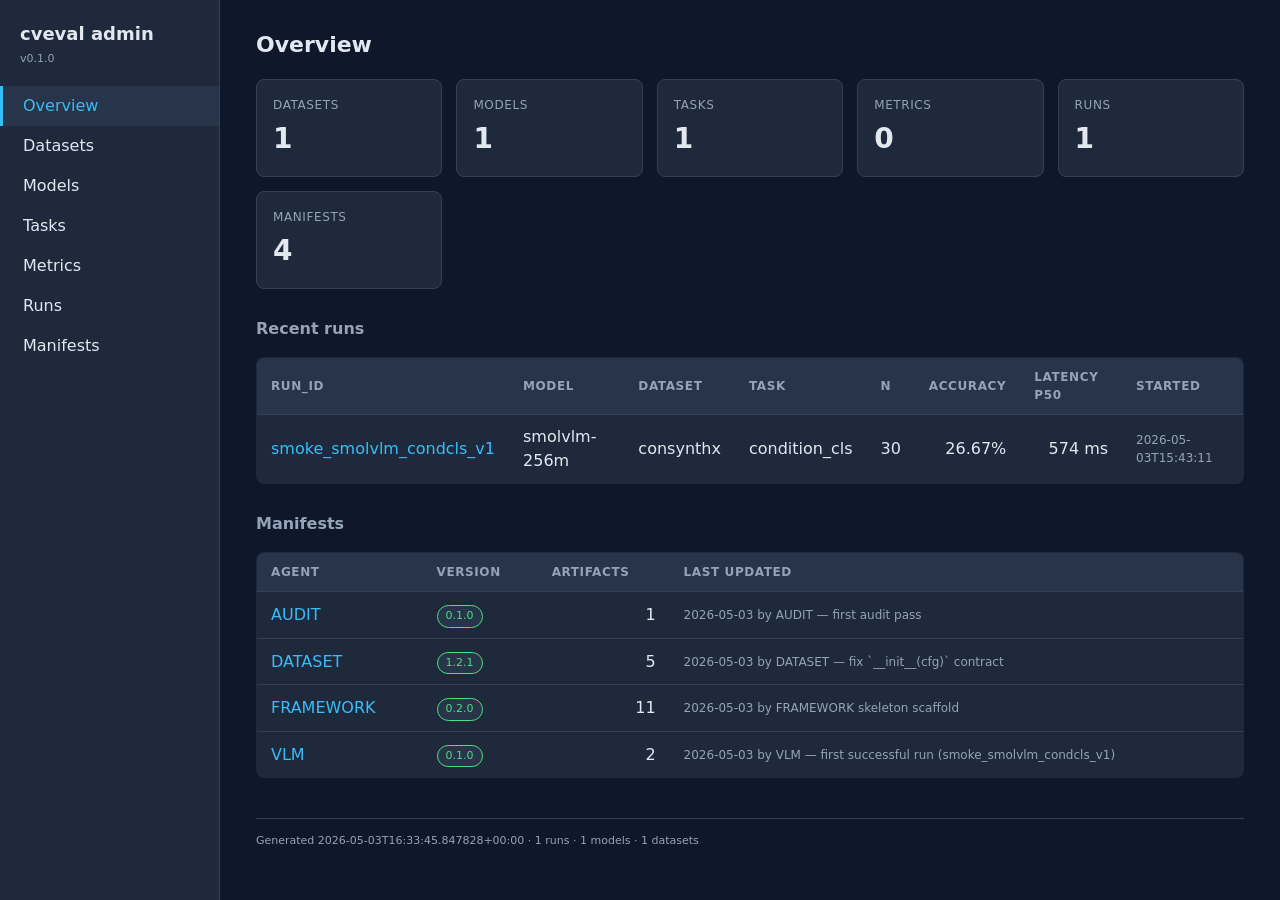
==== index.html @ a353c0fd "dashboard: 2026-05-03T16:33:48Z" ====
<!DOCTYPE html>
<html lang="en">
<head>
<meta charset="utf-8">
<meta name="viewport" content="width=device-width, initial-scale=1">
<title>Overview — Admin</title>
<link rel="stylesheet" href="assets/style.css">
</head>
<body>
<div class="layout">
  <nav class="sidebar">
    <h1>cveval admin
      <small>v0.1.0</small>
    </h1>
      <a href="index.html" class="active">Overview</a>
      <a href="datasets.html" >Datasets</a>
      <a href="models.html" >Models</a>
      <a href="tasks.html" >Tasks</a>
      <a href="metrics.html" >Metrics</a>
      <a href="runs.html" >Runs</a>
      <a href="manifests.html" >Manifests</a>
  </nav>
  <main class="main">
<h2>Overview</h2>
<div class="cards">
  <div class="card"><div class="label">Datasets</div><div class="value">1</div></div>
  <div class="card"><div class="label">Models</div><div class="value">1</div></div>
  <div class="card"><div class="label">Tasks</div><div class="value">1</div></div>
  <div class="card"><div class="label">Metrics</div><div class="value">0</div></div>
  <div class="card"><div class="label">Runs</div><div class="value">1</div></div>
  <div class="card"><div class="label">Manifests</div><div class="value">4</div></div>
</div>

<h3>Recent runs</h3>
<table>
  <thead><tr><th>run_id</th><th>model</th><th>dataset</th><th>task</th><th class="num">n</th><th class="num">accuracy</th><th class="num">latency p50</th><th>started</th></tr></thead>
  <tbody>
    <tr>
      <td><a href="runs/smoke_smolvlm_condcls_v1.html">smoke_smolvlm_condcls_v1</a></td>
      <td>smolvlm-256m</td>
      <td>consynthx</td>
      <td>condition_cls</td>
      <td class="num">30</td>
      <td class="num">26.67%</td>
      <td class="num">574 ms</td>
      <td class="meta">2026-05-03T15:43:11</td>
    </tr>
  </tbody>
</table>

<h3>Manifests</h3>
<table>
  <thead><tr><th>agent</th><th>version</th><th class="num">artifacts</th><th>last updated</th></tr></thead>
  <tbody>
    <tr>
      <td><a href="manifests.html#AUDIT">AUDIT</a></td>
      <td><span class="badge good">0.1.0</span></td>
      <td class="num">1</td>
      <td class="meta">2026-05-03 by AUDIT — first audit pass</td>
    </tr>
    <tr>
      <td><a href="manifests.html#DATASET">DATASET</a></td>
      <td><span class="badge good">1.2.1</span></td>
      <td class="num">5</td>
      <td class="meta">2026-05-03 by DATASET — fix `__init__(cfg)` contract</td>
    </tr>
    <tr>
      <td><a href="manifests.html#FRAMEWORK">FRAMEWORK</a></td>
      <td><span class="badge good">0.2.0</span></td>
      <td class="num">11</td>
      <td class="meta">2026-05-03 by FRAMEWORK skeleton scaffold</td>
    </tr>
    <tr>
      <td><a href="manifests.html#VLM">VLM</a></td>
      <td><span class="badge good">0.1.0</span></td>
      <td class="num">2</td>
      <td class="meta">2026-05-03 by VLM — first successful run (smoke_smolvlm_condcls_v1)</td>
    </tr>
  </tbody>
</table>
    <div class="footer">
      Generated 2026-05-03T16:33:45.847828+00:00 · 1 runs · 1 models · 1 datasets
    </div>
  </main>
</div>
</body>
</html>
---- assets/style.css ----
:root {
  --bg: #0f172a;
  --panel: #1e293b;
  --panel-2: #273449;
  --fg: #e2e8f0;
  --muted: #94a3b8;
  --accent: #38bdf8;
  --good: #4ade80;
  --warn: #fbbf24;
  --bad: #f87171;
  --border: #334155;
}

* { box-sizing: border-box; }
body {
  margin: 0;
  font-family: ui-sans-serif, system-ui, -apple-system, "Segoe UI", Roboto, sans-serif;
  background: var(--bg);
  color: var(--fg);
  line-height: 1.5;
}

.layout { display: flex; min-height: 100vh; }
.sidebar {
  width: 220px;
  background: var(--panel);
  border-right: 1px solid var(--border);
  padding: 20px 0;
  position: sticky; top: 0; align-self: flex-start; height: 100vh;
  overflow-y: auto;
}
.sidebar h1 { font-size: 18px; margin: 0 20px 18px; }
.sidebar h1 small { display:block; font-size: 11px; color: var(--muted); font-weight: 400; margin-top: 4px; }
.sidebar a {
  display: block; padding: 8px 20px; color: var(--fg); text-decoration: none;
  border-left: 3px solid transparent;
}
.sidebar a:hover { background: var(--panel-2); }
.sidebar a.active { border-left-color: var(--accent); background: var(--panel-2); color: var(--accent); }
.main { flex: 1; padding: 28px 36px; max-width: 1400px; }

h2 { margin-top: 0; font-size: 22px; }
h3 { font-size: 16px; color: var(--muted); margin-top: 28px; }

.cards { display: grid; grid-template-columns: repeat(auto-fit, minmax(180px, 1fr)); gap: 14px; margin-bottom: 24px; }
.card {
  background: var(--panel); border: 1px solid var(--border); border-radius: 8px;
  padding: 16px;
}
.card .label { font-size: 12px; color: var(--muted); text-transform: uppercase; letter-spacing: 0.05em; }
.card .value { font-size: 28px; font-weight: 600; margin-top: 4px; }
.card.good .value { color: var(--good); }
.card.warn .value { color: var(--warn); }

table {
  width: 100%; border-collapse: collapse; background: var(--panel);
  border: 1px solid var(--border); border-radius: 8px; overflow: hidden;
  margin-bottom: 24px;
}
th, td { padding: 10px 14px; text-align: left; border-bottom: 1px solid var(--border); }
th { background: var(--panel-2); font-size: 12px; text-transform: uppercase; letter-spacing: 0.05em; color: var(--muted); }
tr:last-child td { border-bottom: none; }
td.num { text-align: right; font-variant-numeric: tabular-nums; }
td a { color: var(--accent); text-decoration: none; }
td a:hover { text-decoration: underline; }

.badge { display: inline-block; padding: 2px 8px; border-radius: 99px; font-size: 11px; background: var(--panel-2); color: var(--muted); border: 1px solid var(--border); }
.badge.good { color: var(--good); border-color: var(--good); }
.badge.warn { color: var(--warn); border-color: var(--warn); }
.badge.bad { color: var(--bad); border-color: var(--bad); }

pre { background: #0b1222; padding: 12px; border-radius: 6px; overflow-x: auto; border: 1px solid var(--border); font-size: 12px; }
code { font-family: ui-monospace, "Fira Code", monospace; font-size: 13px; }

.meta { color: var(--muted); font-size: 12px; }
.empty { padding: 28px; text-align: center; color: var(--muted); border: 1px dashed var(--border); border-radius: 8px; }

.confusion { display: grid; gap: 2px; font-size: 11px; }
.confusion .row { display: grid; grid-auto-flow: column; grid-auto-columns: minmax(60px, 1fr); gap: 2px; }
.confusion .cell { padding: 6px; background: var(--panel-2); text-align: center; border-radius: 3px; }
.confusion .cell.diag { background: #14532d; color: var(--good); }
.confusion .cell.zero { color: var(--muted); }

.footer { color: var(--muted); font-size: 11px; margin-top: 40px; border-top: 1px solid var(--border); padding-top: 14px; }

.markdown h1, .markdown h2 { color: var(--fg); }
.markdown table { display: block; overflow-x: auto; }
.markdown code { background: #0b1222; padding: 1px 5px; border-radius: 3px; }
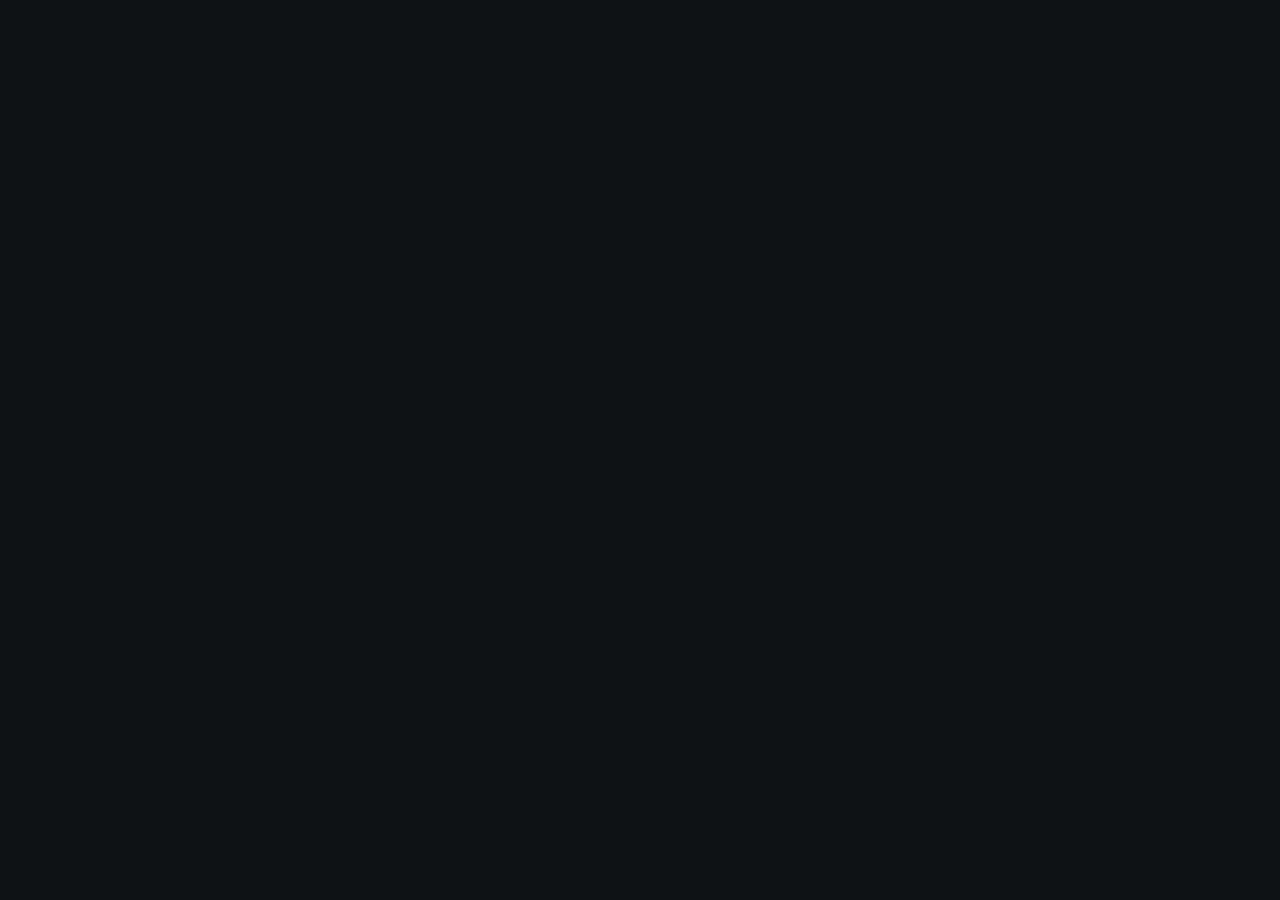
==== commit 90f53cb3: "dashboard: 2026-05-03T17:09:34Z" ====
--- a/index.html
+++ b/index.html
@@ -1,87 +1,31 @@
-<!DOCTYPE html>
+<!doctype html>
 <html lang="en">
 <head>
-<meta charset="utf-8">
-<meta name="viewport" content="width=device-width, initial-scale=1">
-<title>Overview — Admin</title>
-<link rel="stylesheet" href="assets/style.css">
+<meta charset="utf-8" />
+<meta name="viewport" content="width=device-width, initial-scale=1" />
+<title>ConstructionVLM-Eval — Admin Dashboard</title>
+<link rel="preconnect" href="https://fonts.googleapis.com">
+<link rel="preconnect" href="https://fonts.gstatic.com" crossorigin>
+<link href="https://fonts.googleapis.com/css2?family=Inter+Tight:wght@400;500;600;700&family=JetBrains+Mono:wght@400;500&display=swap" rel="stylesheet">
+<link rel="stylesheet" href="styles.css" />
+<script crossorigin src="https://unpkg.com/react@18.3.1/umd/react.production.min.js"></script>
+<script crossorigin src="https://unpkg.com/react-dom@18.3.1/umd/react-dom.production.min.js"></script>
+<script src="https://unpkg.com/@babel/standalone@7.29.0/babel.min.js"></script>
 </head>
 <body>
-<div class="layout">
-  <nav class="sidebar">
-    <h1>cveval admin
-      <small>v0.1.0</small>
-    </h1>
-      <a href="index.html" class="active">Overview</a>
-      <a href="datasets.html" >Datasets</a>
-      <a href="models.html" >Models</a>
-      <a href="tasks.html" >Tasks</a>
-      <a href="metrics.html" >Metrics</a>
-      <a href="runs.html" >Runs</a>
-      <a href="manifests.html" >Manifests</a>
-  </nav>
-  <main class="main">
-<h2>Overview</h2>
-<div class="cards">
-  <div class="card"><div class="label">Datasets</div><div class="value">1</div></div>
-  <div class="card"><div class="label">Models</div><div class="value">1</div></div>
-  <div class="card"><div class="label">Tasks</div><div class="value">1</div></div>
-  <div class="card"><div class="label">Metrics</div><div class="value">0</div></div>
-  <div class="card"><div class="label">Runs</div><div class="value">1</div></div>
-  <div class="card"><div class="label">Manifests</div><div class="value">4</div></div>
-</div>
+<div id="root"></div>
 
-<h3>Recent runs</h3>
-<table>
-  <thead><tr><th>run_id</th><th>model</th><th>dataset</th><th>task</th><th class="num">n</th><th class="num">accuracy</th><th class="num">latency p50</th><th>started</th></tr></thead>
-  <tbody>
-    <tr>
-      <td><a href="runs/smoke_smolvlm_condcls_v1.html">smoke_smolvlm_condcls_v1</a></td>
-      <td>smolvlm-256m</td>
-      <td>consynthx</td>
-      <td>condition_cls</td>
-      <td class="num">30</td>
-      <td class="num">26.67%</td>
-      <td class="num">574 ms</td>
-      <td class="meta">2026-05-03T15:43:11</td>
-    </tr>
-  </tbody>
-</table>
+<script>window.__TWEAK_DEFAULTS = {"theme":"dark","density":"cozy","accent":"cyan","showCost":true};</script>
 
-<h3>Manifests</h3>
-<table>
-  <thead><tr><th>agent</th><th>version</th><th class="num">artifacts</th><th>last updated</th></tr></thead>
-  <tbody>
-    <tr>
-      <td><a href="manifests.html#AUDIT">AUDIT</a></td>
-      <td><span class="badge good">0.1.0</span></td>
-      <td class="num">1</td>
-      <td class="meta">2026-05-03 by AUDIT — first audit pass</td>
-    </tr>
-    <tr>
-      <td><a href="manifests.html#DATASET">DATASET</a></td>
-      <td><span class="badge good">1.2.1</span></td>
-      <td class="num">5</td>
-      <td class="meta">2026-05-03 by DATASET — fix `__init__(cfg)` contract</td>
-    </tr>
-    <tr>
-      <td><a href="manifests.html#FRAMEWORK">FRAMEWORK</a></td>
-      <td><span class="badge good">0.2.0</span></td>
-      <td class="num">11</td>
-      <td class="meta">2026-05-03 by FRAMEWORK skeleton scaffold</td>
-    </tr>
-    <tr>
-      <td><a href="manifests.html#VLM">VLM</a></td>
-      <td><span class="badge good">0.1.0</span></td>
-      <td class="num">2</td>
-      <td class="meta">2026-05-03 by VLM — first successful run (smoke_smolvlm_condcls_v1)</td>
-    </tr>
-  </tbody>
-</table>
-    <div class="footer">
-      Generated 2026-05-03T16:33:45.847828+00:00 · 1 runs · 1 models · 1 datasets
-    </div>
-  </main>
-</div>
+<script src="data.js"></script>
+<script type="text/babel" src="tweaks-panel.jsx"></script>
+<script type="text/babel" src="ui.jsx"></script>
+<script type="text/babel" src="overview.jsx"></script>
+<script type="text/babel" src="leaderboard.jsx"></script>
+<script type="text/babel" src="robustness.jsx"></script>
+<script type="text/babel" src="runs.jsx"></script>
+<script type="text/babel" src="samples.jsx"></script>
+<script type="text/babel" src="stubs.jsx"></script>
+<script type="text/babel" src="app.jsx"></script>
 </body>
-</html>+</html>
--- a/styles.css
+++ b/styles.css
@@ -0,0 +1,544 @@
+/* ConstructionVLM-Eval dashboard — design tokens */
+:root {
+  /* Dark (default) */
+  --bg:        oklch(0.18 0.008 240);
+  --bg-2:      oklch(0.21 0.010 240);
+  --surface:   oklch(0.235 0.012 240);
+  --surface-2: oklch(0.27 0.013 240);
+  --border:    oklch(0.32 0.014 240);
+  --border-2:  oklch(0.40 0.018 240);
+  --text:      oklch(0.96 0.004 240);
+  --text-2:    oklch(0.78 0.008 240);
+  --muted:     oklch(0.58 0.010 240);
+  --faint:     oklch(0.42 0.012 240);
+
+  --accent:    oklch(0.78 0.13 200);
+  --accent-2:  oklch(0.68 0.15 200);
+  --accent-fg: oklch(0.18 0.015 240);
+
+  /* severity scale 0..4 (clean → heavy) */
+  --sev-0: oklch(0.78 0.14 155); /* green */
+  --sev-1: oklch(0.82 0.15 95);  /* yellow */
+  --sev-2: oklch(0.74 0.16 55);  /* orange */
+  --sev-3: oklch(0.65 0.20 28);  /* red */
+  --sev-4: oklch(0.55 0.20 320); /* purple */
+
+  --good: oklch(0.78 0.14 155);
+  --warn: oklch(0.82 0.14 80);
+  --bad:  oklch(0.66 0.20 28);
+
+  --radius: 6px;
+  --radius-lg: 10px;
+
+  --font-ui: "Inter Tight", "Inter", -apple-system, system-ui, sans-serif;
+  --font-mono: "JetBrains Mono", ui-monospace, "SF Mono", Menlo, monospace;
+
+  --fs-xs: 11px;
+  --fs-sm: 12px;
+  --fs-md: 13px;
+  --fs-lg: 15px;
+  --fs-xl: 18px;
+  --fs-2xl: 24px;
+  --fs-3xl: 36px;
+
+  --row-h: 36px;
+}
+
+[data-theme="light"] {
+  --bg:        oklch(0.985 0.003 240);
+  --bg-2:      oklch(0.97 0.004 240);
+  --surface:   oklch(1 0 0);
+  --surface-2: oklch(0.97 0.004 240);
+  --border:    oklch(0.90 0.006 240);
+  --border-2:  oklch(0.82 0.010 240);
+  --text:      oklch(0.20 0.012 240);
+  --text-2:    oklch(0.36 0.012 240);
+  --muted:     oklch(0.52 0.010 240);
+  --faint:     oklch(0.72 0.008 240);
+
+  --accent:    oklch(0.55 0.14 220);
+  --accent-2:  oklch(0.48 0.16 220);
+  --accent-fg: oklch(0.99 0 0);
+}
+
+* { box-sizing: border-box; }
+html, body { margin: 0; padding: 0; }
+body {
+  font-family: var(--font-ui);
+  font-size: var(--fs-md);
+  color: var(--text);
+  background: var(--bg);
+  -webkit-font-smoothing: antialiased;
+  font-feature-settings: "ss01", "cv11";
+  letter-spacing: -0.005em;
+}
+.mono { font-family: var(--font-mono); font-feature-settings: normal; letter-spacing: 0; }
+
+/* ===== App shell ===== */
+.app {
+  display: grid;
+  grid-template-columns: 224px 1fr;
+  min-height: 100vh;
+}
+.sidebar {
+  background: var(--bg-2);
+  border-right: 1px solid var(--border);
+  padding: 16px 12px;
+  display: flex;
+  flex-direction: column;
+  gap: 4px;
+  position: sticky;
+  top: 0;
+  height: 100vh;
+}
+.brand {
+  display: flex;
+  align-items: center;
+  gap: 10px;
+  padding: 6px 8px 16px;
+  border-bottom: 1px solid var(--border);
+  margin-bottom: 12px;
+}
+.brand-mark {
+  width: 22px; height: 22px;
+  border-radius: 5px;
+  background:
+    linear-gradient(135deg, var(--accent) 0%, var(--accent) 50%, transparent 50%),
+    var(--surface);
+  border: 1px solid var(--border-2);
+  position: relative;
+}
+.brand-mark::after {
+  content: "";
+  position: absolute;
+  inset: 5px;
+  border: 1.5px solid var(--bg-2);
+  border-radius: 1px;
+}
+.brand-name {
+  font-weight: 600;
+  font-size: var(--fs-md);
+  letter-spacing: -0.01em;
+}
+.brand-sub {
+  font-family: var(--font-mono);
+  font-size: 10px;
+  color: var(--muted);
+  text-transform: uppercase;
+  letter-spacing: 0.06em;
+}
+.nav-section {
+  font-family: var(--font-mono);
+  font-size: 10px;
+  text-transform: uppercase;
+  color: var(--muted);
+  letter-spacing: 0.08em;
+  padding: 14px 8px 6px;
+}
+.nav-item {
+  display: flex;
+  align-items: center;
+  justify-content: space-between;
+  padding: 6px 10px;
+  border-radius: var(--radius);
+  cursor: pointer;
+  color: var(--text-2);
+  font-size: var(--fs-md);
+  user-select: none;
+  border: 1px solid transparent;
+}
+.nav-item:hover { background: var(--surface); color: var(--text); }
+.nav-item.active {
+  background: var(--surface);
+  color: var(--text);
+  border-color: var(--border);
+}
+.nav-item .badge {
+  font-family: var(--font-mono);
+  font-size: 10px;
+  color: var(--muted);
+  padding: 1px 6px;
+  background: var(--bg);
+  border: 1px solid var(--border);
+  border-radius: 999px;
+}
+.nav-item.active .badge { color: var(--text); }
+.sidebar-footer {
+  margin-top: auto;
+  padding: 10px 8px;
+  border-top: 1px solid var(--border);
+  font-size: var(--fs-xs);
+  color: var(--muted);
+  display: flex;
+  flex-direction: column;
+  gap: 6px;
+}
+
+.main { min-width: 0; }
+.topbar {
+  height: 52px;
+  border-bottom: 1px solid var(--border);
+  display: flex;
+  align-items: center;
+  justify-content: space-between;
+  padding: 0 24px;
+  background: var(--bg);
+  position: sticky;
+  top: 0;
+  z-index: 5;
+}
+.crumbs {
+  display: flex; align-items: center; gap: 8px;
+  font-size: var(--fs-md); color: var(--text-2);
+}
+.crumbs .sep { color: var(--faint); }
+.crumbs .here { color: var(--text); font-weight: 500; }
+.topbar-actions { display: flex; gap: 8px; align-items: center; }
+
+.page { padding: 24px 28px 80px; max-width: 1480px; }
+.page-head {
+  display: flex; align-items: flex-end; justify-content: space-between;
+  margin-bottom: 20px; gap: 24px;
+}
+.page-title { font-size: var(--fs-2xl); font-weight: 600; letter-spacing: -0.02em; margin: 0; }
+.page-sub { color: var(--muted); margin-top: 4px; font-size: var(--fs-md); }
+
+/* ===== Buttons + chips ===== */
+.btn {
+  display: inline-flex;
+  align-items: center;
+  gap: 6px;
+  height: 30px;
+  padding: 0 12px;
+  border-radius: var(--radius);
+  background: var(--surface);
+  border: 1px solid var(--border);
+  color: var(--text);
+  font: inherit;
+  font-size: var(--fs-sm);
+  cursor: pointer;
+  white-space: nowrap;
+}
+.btn:hover { background: var(--surface-2); border-color: var(--border-2); }
+.btn-primary { background: var(--accent); color: var(--accent-fg); border-color: transparent; font-weight: 500; }
+.btn-primary:hover { background: var(--accent-2); }
+.btn-ghost { background: transparent; border-color: transparent; color: var(--text-2); }
+.btn-ghost:hover { background: var(--surface); color: var(--text); }
+.btn-sm { height: 26px; padding: 0 10px; font-size: var(--fs-xs); }
+
+.chip {
+  display: inline-flex; align-items: center; gap: 6px;
+  height: 22px; padding: 0 8px;
+  border-radius: 999px;
+  background: var(--surface);
+  border: 1px solid var(--border);
+  color: var(--text-2);
+  font-size: var(--fs-xs);
+  font-family: var(--font-mono);
+}
+.chip-dot { width: 6px; height: 6px; border-radius: 50%; background: var(--muted); }
+.chip[data-status="done"] .chip-dot     { background: var(--good); }
+.chip[data-status="running"] .chip-dot  { background: var(--accent); animation: pulse 1.4s infinite; }
+.chip[data-status="queued"] .chip-dot   { background: var(--warn); }
+.chip[data-status="failed"] .chip-dot   { background: var(--bad); }
+@keyframes pulse {
+  0%, 100% { opacity: 1; }
+  50% { opacity: 0.3; }
+}
+
+/* ===== Cards / panels ===== */
+.card {
+  background: var(--surface);
+  border: 1px solid var(--border);
+  border-radius: var(--radius-lg);
+  overflow: hidden;
+}
+.card-head {
+  display: flex; align-items: center; justify-content: space-between;
+  padding: 14px 18px;
+  border-bottom: 1px solid var(--border);
+}
+.card-title { font-size: var(--fs-md); font-weight: 600; letter-spacing: -0.01em; }
+.card-sub { color: var(--muted); font-size: var(--fs-xs); margin-top: 2px; }
+.card-body { padding: 18px; }
+.card-flush > .card-body { padding: 0; }
+
+.kpi-grid {
+  display: grid;
+  grid-template-columns: repeat(4, 1fr);
+  gap: 12px;
+  margin-bottom: 20px;
+}
+.kpi {
+  background: var(--surface);
+  border: 1px solid var(--border);
+  border-radius: var(--radius-lg);
+  padding: 14px 16px;
+  position: relative;
+}
+.kpi-label {
+  font-family: var(--font-mono);
+  font-size: 10px;
+  text-transform: uppercase;
+  letter-spacing: 0.08em;
+  color: var(--muted);
+}
+.kpi-value {
+  font-size: var(--fs-2xl);
+  font-weight: 600;
+  letter-spacing: -0.02em;
+  margin-top: 6px;
+  font-variant-numeric: tabular-nums;
+}
+.kpi-foot {
+  margin-top: 6px;
+  font-size: var(--fs-xs);
+  color: var(--muted);
+  display: flex; align-items: center; gap: 6px;
+}
+.kpi-foot .delta { font-family: var(--font-mono); }
+.delta.pos { color: var(--good); }
+.delta.neg { color: var(--bad); }
+
+/* ===== Table ===== */
+.table {
+  width: 100%;
+  border-collapse: collapse;
+  font-size: var(--fs-sm);
+  font-variant-numeric: tabular-nums;
+}
+.table th, .table td {
+  padding: 0 12px;
+  height: var(--row-h);
+  text-align: left;
+  border-bottom: 1px solid var(--border);
+  white-space: nowrap;
+}
+.table th {
+  font-weight: 500;
+  color: var(--muted);
+  font-family: var(--font-mono);
+  font-size: var(--fs-xs);
+  text-transform: uppercase;
+  letter-spacing: 0.06em;
+  background: var(--bg-2);
+  position: sticky;
+  top: 0;
+  z-index: 2;
+}
+.table th.num, .table td.num { text-align: right; }
+.table tr:last-child td { border-bottom: 0; }
+.table tr.clickable { cursor: pointer; }
+.table tr.clickable:hover { background: var(--surface-2); }
+.table tr.selected { background: color-mix(in oklch, var(--accent) 14%, transparent); }
+
+/* bar inside cell */
+.bar {
+  display: inline-block;
+  height: 6px;
+  border-radius: 3px;
+  background: var(--accent);
+  vertical-align: middle;
+  margin-right: 8px;
+  min-width: 2px;
+}
+.bar-bg {
+  display: inline-block;
+  width: 80px; height: 6px;
+  border-radius: 3px;
+  background: var(--bg-2);
+  vertical-align: middle;
+  margin-right: 8px;
+  position: relative;
+  overflow: hidden;
+}
+.bar-bg .bar-fill {
+  height: 100%;
+  background: var(--accent);
+}
+
+/* ===== Heatmap ===== */
+.heatmap {
+  display: grid;
+  font-family: var(--font-mono);
+  font-size: var(--fs-xs);
+  font-variant-numeric: tabular-nums;
+}
+.heatmap .hcell {
+  height: 36px;
+  display: flex;
+  align-items: center;
+  justify-content: center;
+  border-radius: 4px;
+  cursor: pointer;
+  position: relative;
+  transition: transform 0.08s;
+}
+.heatmap .hcell:hover { transform: scale(1.06); z-index: 1; outline: 2px solid var(--text); }
+.heatmap .hcell.selected { outline: 2px solid var(--accent); }
+.heatmap .row-label, .heatmap .col-label {
+  font-family: var(--font-mono);
+  font-size: var(--fs-xs);
+  color: var(--text-2);
+  display: flex; align-items: center;
+}
+.heatmap .row-label { padding-right: 12px; justify-content: flex-end; height: 36px; }
+.heatmap .col-label { padding-bottom: 8px; justify-content: center; }
+.heatmap .col-label .turn {
+  writing-mode: vertical-rl;
+  transform: rotate(180deg);
+  white-space: nowrap;
+  height: 80px;
+}
+
+/* ===== Severity dots ===== */
+.sev-dot {
+  display: inline-block;
+  width: 8px; height: 8px;
+  border-radius: 50%;
+  margin-right: 6px;
+  vertical-align: middle;
+}
+.sev-0 { background: var(--sev-0); }
+.sev-1 { background: var(--sev-1); }
+.sev-2 { background: var(--sev-2); }
+.sev-3 { background: var(--sev-3); }
+.sev-4 { background: var(--sev-4); }
+
+/* ===== Filters bar ===== */
+.filterbar {
+  display: flex; gap: 8px; align-items: center;
+  margin-bottom: 16px; flex-wrap: wrap;
+}
+.input {
+  height: 30px;
+  background: var(--surface);
+  border: 1px solid var(--border);
+  border-radius: var(--radius);
+  padding: 0 10px;
+  color: var(--text);
+  font: inherit;
+  font-size: var(--fs-sm);
+  min-width: 200px;
+}
+.input:focus { outline: none; border-color: var(--accent); }
+.select {
+  height: 30px;
+  background: var(--surface);
+  border: 1px solid var(--border);
+  border-radius: var(--radius);
+  padding: 0 10px;
+  color: var(--text);
+  font: inherit;
+  font-size: var(--fs-sm);
+  cursor: pointer;
+}
+
+.segmented {
+  display: inline-flex;
+  background: var(--surface);
+  border: 1px solid var(--border);
+  border-radius: var(--radius);
+  padding: 2px;
+  gap: 2px;
+}
+.segmented button {
+  height: 24px;
+  padding: 0 10px;
+  border: 0;
+  background: transparent;
+  color: var(--text-2);
+  font: inherit;
+  font-size: var(--fs-xs);
+  font-family: var(--font-mono);
+  cursor: pointer;
+  border-radius: 4px;
+}
+.segmented button.active { background: var(--bg); color: var(--text); }
+
+/* image placeholder */
+.img-placeholder {
+  background:
+    repeating-linear-gradient(
+      45deg,
+      var(--bg-2) 0,
+      var(--bg-2) 8px,
+      var(--surface-2) 8px,
+      var(--surface-2) 16px
+    );
+  border: 1px solid var(--border);
+  border-radius: var(--radius);
+  display: flex;
+  align-items: center;
+  justify-content: center;
+  font-family: var(--font-mono);
+  font-size: var(--fs-xs);
+  color: var(--text-2);
+  text-transform: uppercase;
+  letter-spacing: 0.08em;
+  position: relative;
+  overflow: hidden;
+}
+.img-placeholder .img-tag {
+  position: absolute;
+  bottom: 6px;
+  left: 6px;
+  background: var(--bg);
+  border: 1px solid var(--border);
+  padding: 2px 6px;
+  border-radius: 3px;
+  font-size: 10px;
+}
+
+/* code block */
+.code {
+  background: var(--bg-2);
+  border: 1px solid var(--border);
+  border-radius: var(--radius);
+  padding: 10px 12px;
+  font-family: var(--font-mono);
+  font-size: var(--fs-xs);
+  color: var(--text-2);
+  white-space: pre-wrap;
+  line-height: 1.55;
+}
+.code .k { color: var(--accent); }
+.code .s { color: var(--good); }
+
+/* misc */
+.row-h { display: flex; align-items: center; gap: 8px; }
+.col-v { display: flex; flex-direction: column; gap: 8px; }
+.spacer { flex: 1; }
+.divider { height: 1px; background: var(--border); margin: 16px 0; }
+.tag {
+  display: inline-flex; align-items: center;
+  height: 18px; padding: 0 6px;
+  background: var(--bg);
+  border: 1px solid var(--border);
+  border-radius: 3px;
+  font-family: var(--font-mono);
+  font-size: 10px;
+  color: var(--text-2);
+}
+
+.spark {
+  width: 100%; height: 32px;
+  display: block;
+}
+
+/* scrollbars (subtle) */
+::-webkit-scrollbar { width: 10px; height: 10px; }
+::-webkit-scrollbar-track { background: transparent; }
+::-webkit-scrollbar-thumb { background: var(--border); border-radius: 10px; border: 2px solid var(--bg); }
+::-webkit-scrollbar-thumb:hover { background: var(--border-2); }
+
+/* density variants */
+[data-density="comfortable"] { --row-h: 44px; --fs-md: 14px; --fs-sm: 13px; }
+[data-density="compact"]     { --row-h: 30px; --fs-md: 12.5px; --fs-sm: 11.5px; }
+
+/* utility text */
+.t-mute { color: var(--muted); }
+.t-text2 { color: var(--text-2); }
+.t-mono { font-family: var(--font-mono); }
+.t-num { font-variant-numeric: tabular-nums; }
+.upper { text-transform: uppercase; letter-spacing: 0.06em; }
